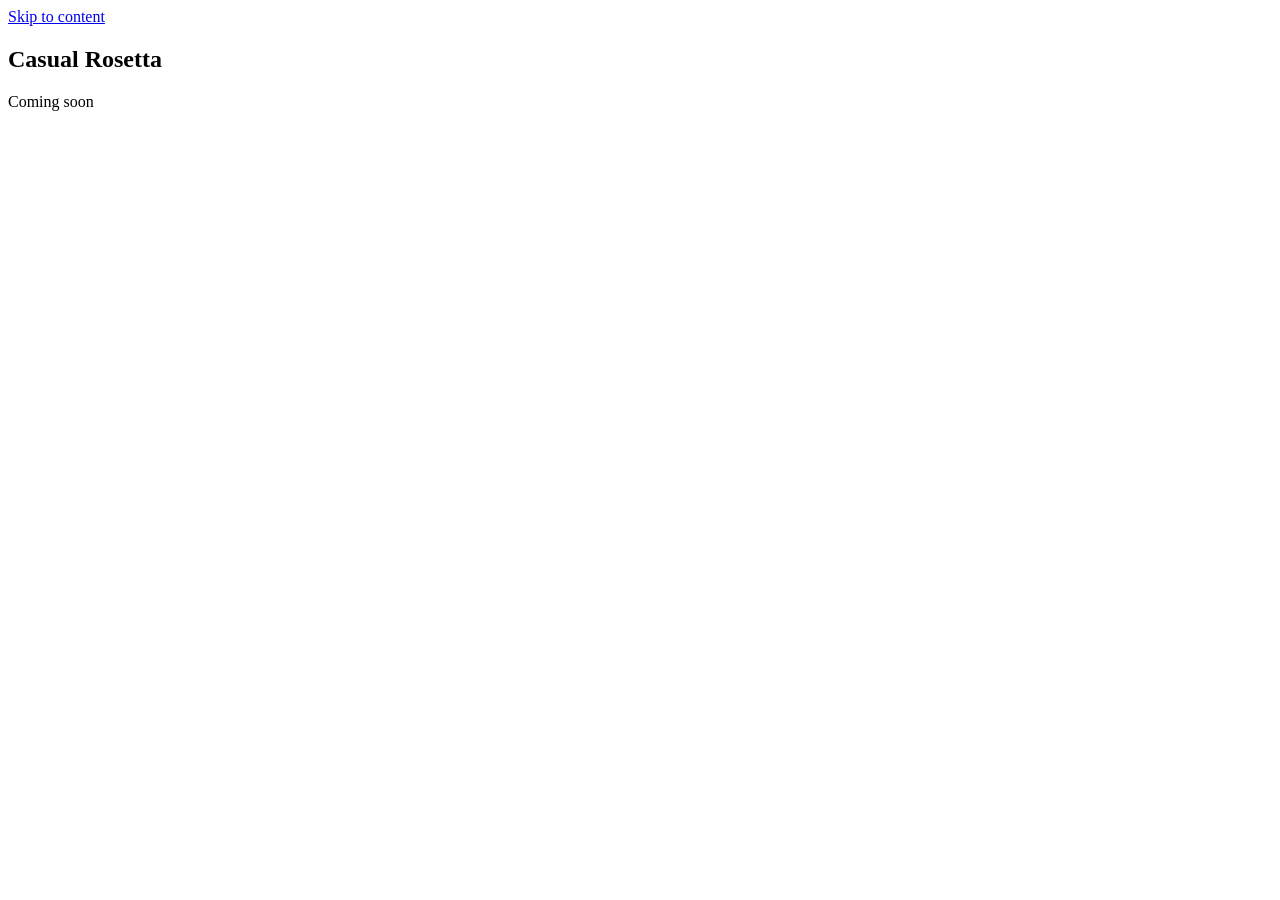
==== casual-rosetta.html @ 03335b0a "Add site pages" ====
<!DOCTYPE html>
<html lang="en">
<head>
<meta charset="utf-8">
<meta name="viewport" content="width=device-width, initial-scale=1">
<title>Casual Rosetta</title>

<link rel="stylesheet" href="assets/css/fonts.css">
<link rel="stylesheet" href="assets/css/style.css">
</head>

<body data-page="casual-rosetta">

<a class="skip" href="#main">Skip to content</a>

<nav class="nav" data-nav aria-label="Primary"></nav>

<!-- Intentionally empty: background artwork and a title, nothing else.
     Add content inside .hero__inner, or replace <section> wholesale. -->
<main id="main">
  <section class="hero" data-hero-art="casual-rosetta">
    <div class="hero__inner">
      <h1>Casual Rosetta</h1>
      <p>Coming soon</p>
    </div>
  </section>
</main>

<script src="assets/js/site.js"></script>
</body>
</html>
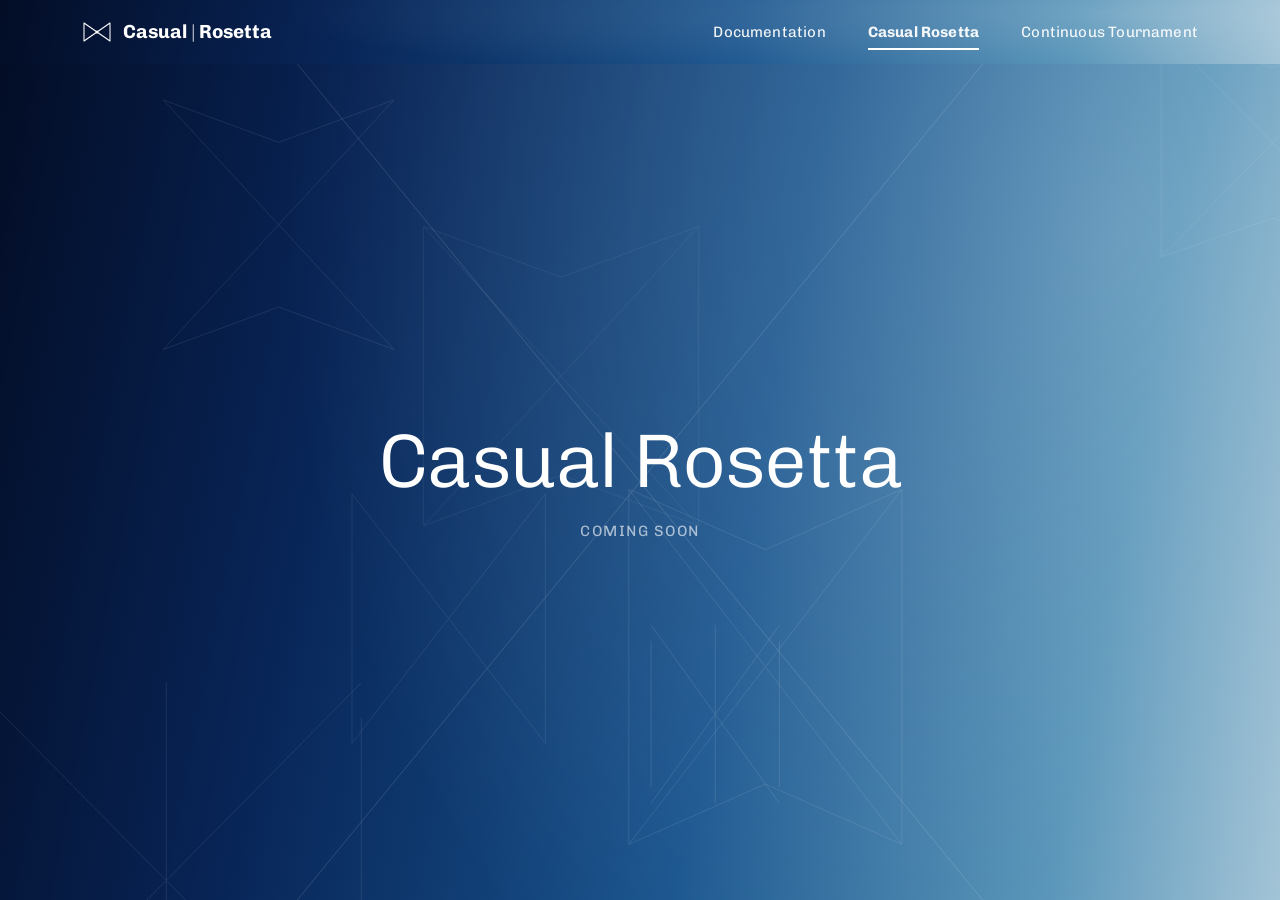
==== commit bacde886: "Add files via upload" ====
--- a/casual-rosetta.html
+++ b/casual-rosetta.html
@@ -3,7 +3,7 @@
 <head>
 <meta charset="utf-8">
 <meta name="viewport" content="width=device-width, initial-scale=1">
-<title>Casual Rosetta</title>
+<title>Casual Rosetta — Decentralized Relative Modeling</title>
 
 <link rel="stylesheet" href="assets/css/fonts.css">
 <link rel="stylesheet" href="assets/css/style.css">
--- a/assets/css/fonts.css
+++ b/assets/css/fonts.css
@@ -0,0 +1,32 @@
+/* =========================================================================
+   fonts.css — Chivo (SIL Open Font License 1.1), embedded as data: URLs.
+   -------------------------------------------------------------------------
+   Inlined rather than linked because Chrome blocks web-font requests over
+   file:// URLs. Embedding keeps the typeface working when you double-click
+   index.html, when you host it, and with no network connection at all.
+   Nothing here needs editing.
+   ========================================================================= */
+
+@font-face {
+  font-family: "Chivo";
+  font-style: normal;
+  font-weight: 300;
+  font-display: swap;
+  src: url([data-uri]) format("woff2");
+}
+
+@font-face {
+  font-family: "Chivo";
+  font-style: normal;
+  font-weight: 400;
+  font-display: swap;
+  src: url([data-uri]) format("woff2");
+}
+
+@font-face {
+  font-family: "Chivo";
+  font-style: normal;
+  font-weight: 700;
+  font-display: swap;
+  src: url([data-uri]) format("woff2");
+}
--- a/assets/css/style.css
+++ b/assets/css/style.css
@@ -0,0 +1,530 @@
+/* =========================================================================
+   Site styles
+   -------------------------------------------------------------------------
+   Design tokens live in :root. Change a colour once here and it updates
+   everywhere. Nothing below needs a build step.
+   ========================================================================= */
+
+:root {
+  /* --- Brand gradient (the nav bar and hero backgrounds) ---------------- */
+  --grad-0:  #030d26;   /* far left, deepest navy   */
+  --grad-1:  #082456;   /* navy                     */
+  --grad-2:  #17538d;   /* mid blue                 */
+  --grad-3:  #4f8fb5;   /* steel blue               */
+  --grad-4:  #9dc0d4;   /* pale blue, far right     */
+
+  --nav-gradient:
+    radial-gradient(120% 220% at 88% 20%, rgba(255,255,255,.20) 0%, rgba(255,255,255,0) 55%),
+    linear-gradient(101deg,
+      var(--grad-0)   0%,
+      var(--grad-1)  26%,
+      var(--grad-2)  58%,
+      var(--grad-3)  84%,
+      var(--grad-4) 100%);
+
+  /* --- Ink ------------------------------------------------------------- */
+  --ink:         #14181c;   /* headings, venue line         */
+  --ink-muted:   #82888f;   /* date / author line           */
+  --link:        #3a79b3;   /* card titles                  */
+  --link-hover:  #1d4f80;
+  --rule:        #d9dde1;   /* the long hairline after H1   */
+  --tag-bg:      #eef1f3;
+  --tag-ink:     #565d64;
+  --tag-bg-on:   #17538d;   /* selected filter chip         */
+
+  --page-bg:     #ffffff;
+  --shell:       1180px;    /* content max-width            */
+  --nav-h:       64px;
+
+  --font-display: "Chivo", "Helvetica Neue", Helvetica, Arial, sans-serif;
+  --font-body:    "Chivo", -apple-system, BlinkMacSystemFont, "Segoe UI",
+                  Roboto, Helvetica, Arial, sans-serif;
+}
+
+/* --- reset ------------------------------------------------------------- */
+*, *::before, *::after { box-sizing: border-box; }
+
+html { -webkit-text-size-adjust: 100%; }
+
+body {
+  margin: 0;
+  background: var(--page-bg);
+  color: var(--ink);
+  font-family: var(--font-body);
+  font-size: 16px;
+  line-height: 1.5;
+  -webkit-font-smoothing: antialiased;
+  -moz-osx-font-smoothing: grayscale;
+}
+
+img, svg { display: block; max-width: 100%; }
+a { color: inherit; text-decoration: none; }
+
+.shell {
+  width: 100%;
+  max-width: var(--shell);
+  margin: 0 auto;
+  padding: 0 32px;
+}
+
+/* skip link, keyboard users only */
+.skip {
+  position: absolute; left: -9999px; top: 0;
+  background: #fff; color: var(--ink);
+  padding: 10px 16px; z-index: 200; border-radius: 0 0 4px 0;
+}
+.skip:focus { left: 0; }
+
+/* =========================================================================
+   NAV
+   ========================================================================= */
+
+.nav {
+  position: sticky;
+  top: 0;
+  z-index: 100;
+  height: var(--nav-h);
+  background: var(--nav-gradient);
+  color: #fff;
+}
+
+.nav__inner {
+  height: 100%;
+  max-width: var(--shell);
+  margin: 0 auto;
+  padding: 0 32px;
+  display: flex;
+  align-items: center;
+  justify-content: space-between;
+  gap: 24px;
+}
+
+/* --- wordmark ---------------------------------------------------------- */
+.brand {
+  display: inline-flex;
+  align-items: center;
+  gap: 11px;
+  flex: 0 0 auto;
+  color: #fff;
+}
+.brand__mark { width: 30px; height: 22px; flex: 0 0 auto; }
+.brand__text {
+  font-family: var(--font-display);
+  font-size: 19px;
+  font-weight: 700;
+  letter-spacing: .005em;
+  white-space: nowrap;
+}
+.brand__text .sep {
+  font-weight: 300;
+  opacity: .65;
+  margin: 0 3px;
+}
+
+/* --- links ------------------------------------------------------------- */
+.nav__links {
+  display: flex;
+  align-items: center;
+  gap: 42px;
+  list-style: none;
+  margin: 0;
+  padding: 0;
+}
+.nav__link {
+  position: relative;
+  display: block;
+  padding: 21px 0;
+  font-size: 15px;
+  font-weight: 400;
+  letter-spacing: .012em;
+  color: rgba(255,255,255,.94);
+  white-space: nowrap;
+  transition: color .16s ease;
+}
+.nav__link:hover,
+.nav__link:focus-visible { color: #fff; }
+
+.nav__link::after {
+  content: "";
+  position: absolute;
+  left: 0; right: 0; bottom: 14px;
+  height: 2px;
+  background: #fff;
+  transform: scaleX(0);
+  transform-origin: left;
+  transition: transform .22s cubic-bezier(.4,0,.2,1);
+}
+.nav__link:hover::after,
+.nav__link:focus-visible::after { transform: scaleX(1); }
+.nav__link[aria-current="page"] { font-weight: 700; }
+.nav__link[aria-current="page"]::after { transform: scaleX(1); }
+
+/* --- hamburger (small screens) ----------------------------------------- */
+.nav__toggle {
+  display: none;
+  width: 40px; height: 40px;
+  border: 0; padding: 9px;
+  background: transparent; color: #fff;
+  cursor: pointer;
+}
+.nav__toggle span {
+  display: block; height: 2px; margin: 4px 0;
+  background: #fff; border-radius: 2px;
+  transition: transform .2s ease, opacity .2s ease;
+}
+.nav[data-open="true"] .nav__toggle span:nth-child(1) { transform: translateY(6px) rotate(45deg); }
+.nav[data-open="true"] .nav__toggle span:nth-child(2) { opacity: 0; }
+.nav[data-open="true"] .nav__toggle span:nth-child(3) { transform: translateY(-6px) rotate(-45deg); }
+
+@media (max-width: 860px) {
+  .nav__inner { padding: 0 20px; }
+  .nav__toggle { display: block; }
+  .nav__links {
+    position: absolute;
+    top: var(--nav-h); left: 0; right: 0;
+    flex-direction: column;
+    align-items: flex-start;
+    gap: 0;
+    padding: 6px 20px 18px;
+    background: var(--grad-1);
+    display: none;
+  }
+  .nav[data-open="true"] .nav__links { display: flex; }
+  .nav__link { padding: 13px 0; width: 100%; font-size: 16px; }
+  .nav__link::after { bottom: 8px; }
+}
+
+/* =========================================================================
+   PAGE HEADING  —  big light title with the long hairline running right
+   ========================================================================= */
+
+.page { padding: 64px 0 96px; }
+
+.page-head {
+  display: flex;
+  align-items: center;
+  gap: 34px;
+  margin: 0 0 46px;
+}
+.page-head h1 {
+  font-family: var(--font-display);
+  font-size: clamp(34px, 5.2vw, 52px);
+  font-weight: 300;
+  letter-spacing: -.012em;
+  line-height: 1.06;
+  margin: 0;
+  white-space: nowrap;
+}
+.page-head::after {
+  content: "";
+  flex: 1 1 auto;
+  height: 1px;
+  background: var(--rule);
+}
+@media (max-width: 620px) {
+  .page { padding: 40px 0 64px; }
+  .page-head { gap: 18px; margin-bottom: 26px; }
+  .page-head h1 { white-space: normal; }
+  .page-head::after { display: none; }   /* the trailing rule reads as a stub when short */
+}
+
+/* --- tag filter row ---------------------------------------------------- */
+.filters {
+  display: flex;
+  flex-wrap: wrap;
+  gap: 8px;
+  align-items: center;
+  margin: -26px 0 40px;
+}
+.filters__label {
+  font-size: 12px;
+  letter-spacing: .09em;
+  text-transform: uppercase;
+  color: var(--ink-muted);
+  margin-right: 6px;
+}
+.chip {
+  border: 0;
+  font: inherit;
+  font-size: 13px;
+  line-height: 1;
+  padding: 7px 13px;
+  border-radius: 999px;
+  background: var(--tag-bg);
+  color: var(--tag-ink);
+  cursor: pointer;
+  transition: background .15s ease, color .15s ease;
+}
+.chip:hover { background: #e2e6ea; }
+.chip[aria-pressed="true"] { background: var(--tag-bg-on); color: #fff; }
+
+@media (max-width: 620px) { .filters { margin: 0 0 30px; } }
+
+/* =========================================================================
+   CARD GRID
+   ========================================================================= */
+
+/* Three across, stacked cards (thumbnail above the text). Add more documents
+   and they wrap onto further rows of three. */
+.grid {
+  display: grid;
+  grid-template-columns: repeat(3, minmax(0, 1fr));
+  column-gap: 40px;
+  row-gap: 52px;
+}
+@media (max-width: 1040px) {
+  .grid { grid-template-columns: repeat(2, minmax(0, 1fr)); column-gap: 32px; row-gap: 44px; }
+}
+@media (max-width: 680px) {
+  .grid { grid-template-columns: 1fr; row-gap: 36px; }
+}
+
+.card {
+  display: block;
+  text-align: left;
+  background: none;
+  border: 0;
+  padding: 0;
+  font: inherit;
+  color: inherit;
+  cursor: pointer;
+  width: 100%;
+}
+.card:focus-visible { outline: 2px solid var(--link); outline-offset: 6px; }
+
+.card__thumb {
+  display: block;
+  width: 100%;
+  aspect-ratio: 16 / 9.2;
+  border-radius: 2px;
+  overflow: hidden;
+  background: var(--grad-1);
+  margin-bottom: 18px;
+}
+.card__thumb svg { width: 100%; height: 100%; }
+
+.card__body { display: block; min-width: 0; }
+
+.card__title {
+  display: block;
+  font-family: var(--font-display);
+  font-size: 20px;
+  font-weight: 400;
+  line-height: 1.32;
+  letter-spacing: -.004em;
+  color: var(--link);
+  margin: -4px 0 9px;
+  transition: color .15s ease;
+}
+.card:hover .card__title { color: var(--link-hover); text-decoration: underline; text-underline-offset: 3px; }
+
+.card__meta {
+  display: block;
+  font-size: 14px;
+  line-height: 1.45;
+  color: var(--ink-muted);
+  margin: 0 0 9px;
+}
+.card__venue {
+  display: block;
+  font-size: 13.5px;
+  font-weight: 700;
+  color: var(--ink);
+  margin: 0 0 11px;
+}
+.card__tags {
+  display: flex;
+  flex-wrap: wrap;
+  gap: 7px;
+  list-style: none;
+  margin: 0;
+  padding: 0;
+}
+.card__tags li {
+  font-size: 12.5px;
+  line-height: 1;
+  padding: 6px 11px;
+  border-radius: 999px;
+  background: var(--tag-bg);
+  color: var(--tag-ink);
+}
+
+/* --- reserved slot ------------------------------------------------------
+   A placeholder card holds a space in the row for a document that isn't
+   here yet. Not a button, not clickable, no hover. */
+.card--slot { cursor: default; }
+.card--slot .card__thumb {
+  background: none;
+  border: 1px dashed var(--rule);
+  display: flex;
+  align-items: center;
+  justify-content: center;
+}
+.card--slot .card__thumb svg {
+  width: 34px;
+  height: 34px;
+  opacity: .3;
+}
+.card--slot .card__title { color: var(--ink-muted); }
+.card--slot .card__meta  { color: #b3b8bd; }
+
+.empty {
+  border: 1px dashed var(--rule);
+  border-radius: 3px;
+  padding: 44px 32px;
+  text-align: center;
+  color: var(--ink-muted);
+  font-size: 15px;
+}
+.empty code {
+  font-family: ui-monospace, SFMono-Regular, Menlo, Consolas, monospace;
+  font-size: 13px;
+  background: var(--tag-bg);
+  padding: 2px 6px;
+  border-radius: 3px;
+  color: var(--ink);
+}
+
+/* =========================================================================
+   INLINE PDF VIEWER
+   ========================================================================= */
+
+.viewer[hidden] { display: none; }
+.viewer {
+  position: fixed;
+  inset: var(--nav-h) 0 0 0;   /* sits below the nav, which stays visible */
+  z-index: 90;
+  background: #fff;
+  display: flex;
+  flex-direction: column;
+  animation: viewer-in .18s ease-out;
+}
+@keyframes viewer-in { from { opacity: 0; transform: translateY(6px); } to { opacity: 1; transform: none; } }
+
+.viewer__bar {
+  flex: 0 0 auto;
+  display: flex;
+  align-items: center;
+  gap: 18px;
+  padding: 13px 32px;
+  border-bottom: 1px solid var(--rule);
+  background: #fbfcfd;
+}
+.viewer__title {
+  font-family: var(--font-display);
+  font-size: 16px;
+  font-weight: 400;
+  margin: 0;
+  flex: 1 1 auto;
+  min-width: 0;
+  overflow: hidden;
+  text-overflow: ellipsis;
+  white-space: nowrap;
+}
+.viewer__actions { display: flex; gap: 8px; flex: 0 0 auto; }
+
+.btn {
+  font: inherit;
+  font-size: 13.5px;
+  line-height: 1;
+  padding: 9px 14px;
+  border-radius: 3px;
+  border: 1px solid var(--rule);
+  background: #fff;
+  color: var(--ink);
+  cursor: pointer;
+  transition: background .15s ease, border-color .15s ease;
+  white-space: nowrap;
+}
+.btn:hover { background: var(--tag-bg); border-color: #c6ccd2; }
+.btn--primary { background: var(--grad-2); border-color: var(--grad-2); color: #fff; }
+.btn--primary:hover { background: var(--grad-1); border-color: var(--grad-1); }
+
+.viewer__frame { flex: 1 1 auto; position: relative; background: var(--nav-gradient); }
+.viewer__frame iframe,
+.viewer__frame object { width: 100%; height: 100%; border: 0; display: block; }
+
+.viewer__fallback {
+  position: absolute;
+  inset: 0;
+  display: flex;
+  flex-direction: column;
+  align-items: center;
+  justify-content: center;
+  gap: 18px;
+  color: #fff;
+  text-align: center;
+  padding: 32px;
+  font-size: 15.5px;
+}
+.viewer__fallback p { margin: 0; max-width: 34ch; line-height: 1.5; }
+
+@media (max-width: 620px) {
+  .viewer__bar { padding: 11px 16px; gap: 10px; flex-wrap: wrap; }
+  .viewer__title { flex-basis: 100%; }
+}
+
+body.viewer-open { overflow: hidden; }
+
+/* =========================================================================
+   PLACEHOLDER PAGES  —  background graphic only
+   ========================================================================= */
+
+.hero {
+  position: relative;
+  min-height: calc(100vh - var(--nav-h));
+  display: flex;
+  align-items: center;
+  justify-content: center;
+  overflow: hidden;
+  background: var(--nav-gradient);
+  color: #fff;
+}
+.hero__art {
+  position: absolute;
+  inset: 0;
+  width: 100%;
+  height: 100%;
+  opacity: .5;
+  pointer-events: none;
+}
+.hero__inner {
+  position: relative;
+  z-index: 1;
+  text-align: center;
+  padding: 40px 32px;
+}
+.hero h1 {
+  font-family: var(--font-display);
+  font-size: clamp(38px, 7vw, 76px);
+  font-weight: 300;
+  letter-spacing: -.02em;
+  line-height: 1.05;
+  margin: 0;
+}
+.hero p {
+  margin: 18px 0 0;
+  font-size: 15px;
+  letter-spacing: .1em;
+  text-transform: uppercase;
+  color: rgba(255,255,255,.62);
+}
+
+/* =========================================================================
+   FOOTER
+   ========================================================================= */
+
+.foot {
+  border-top: 1px solid var(--rule);
+  padding: 26px 0;
+  font-size: 13px;
+  color: var(--ink-muted);
+}
+.foot .shell { display: flex; justify-content: space-between; gap: 16px; flex-wrap: wrap; }
+
+@media (prefers-reduced-motion: reduce) {
+  *, *::before, *::after {
+    animation-duration: .001ms !important;
+    transition-duration: .001ms !important;
+  }
+}
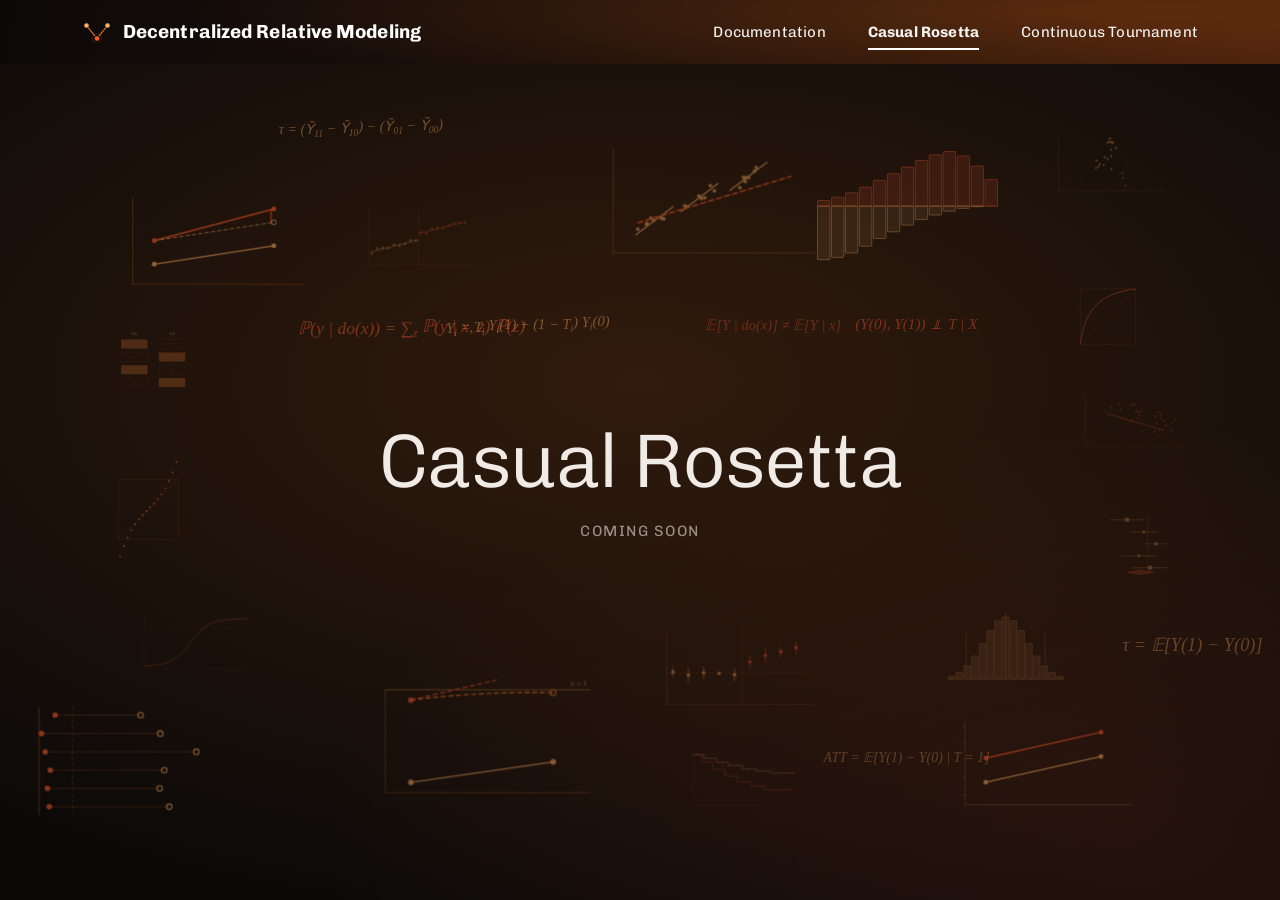
==== commit 3a14ada7: "Add files via upload" ====
--- a/casual-rosetta.html
+++ b/casual-rosetta.html
@@ -18,7 +18,7 @@
 <!-- Intentionally empty: background artwork and a title, nothing else.
      Add content inside .hero__inner, or replace <section> wholesale. -->
 <main id="main">
-  <section class="hero" data-hero-art="casual-rosetta">
+  <section class="hero" data-field="casual-rosetta" data-field-opacity="0.44" data-field-density="1" data-field-equations="7" data-field-keepout="title">
     <div class="hero__inner">
       <h1>Casual Rosetta</h1>
       <p>Coming soon</p>
@@ -26,6 +26,7 @@
   </section>
 </main>
 
+<script src="assets/js/art.js"></script>
 <script src="assets/js/site.js"></script>
 </body>
 </html>
--- a/assets/css/style.css
+++ b/assets/css/style.css
@@ -6,34 +6,36 @@
    ========================================================================= */
 
 :root {
-  /* --- Brand gradient (the nav bar and hero backgrounds) ---------------- */
-  --grad-0:  #030d26;   /* far left, deepest navy   */
-  --grad-1:  #082456;   /* navy                     */
-  --grad-2:  #17538d;   /* mid blue                 */
-  --grad-3:  #4f8fb5;   /* steel blue               */
-  --grad-4:  #9dc0d4;   /* pale blue, far right     */
+  /* --- Ember: dark warm base, amber/orange/red artwork ----------------- */
+  --grad-0:  #0d0908;   /* deepest, top-left        */
+  --grad-1:  #1a0f0a;
+  --grad-2:  #2b1509;
+  --grad-3:  #411d0b;   /* warmest, bottom-right    */
+
+  --amber:   #ffb066;   /* sources, intermediates   */
+  --orange:  #f0813a;   /* edges, structure, rules  */
+  --hot:     #ff5b2e;   /* the thing being caused   */
 
   --nav-gradient:
-    radial-gradient(120% 220% at 88% 20%, rgba(255,255,255,.20) 0%, rgba(255,255,255,0) 55%),
-    linear-gradient(101deg,
-      var(--grad-0)   0%,
-      var(--grad-1)  26%,
-      var(--grad-2)  58%,
-      var(--grad-3)  84%,
-      var(--grad-4) 100%);
-
-  /* --- Ink ------------------------------------------------------------- */
-  --ink:         #14181c;   /* headings, venue line         */
-  --ink-muted:   #82888f;   /* date / author line           */
-  --link:        #3a79b3;   /* card titles                  */
-  --link-hover:  #1d4f80;
-  --rule:        #d9dde1;   /* the long hairline after H1   */
-  --tag-bg:      #eef1f3;
-  --tag-ink:     #565d64;
-  --tag-bg-on:   #17538d;   /* selected filter chip         */
-
-  --page-bg:     #ffffff;
-  --shell:       1180px;    /* content max-width            */
+    radial-gradient(120% 240% at 84% 18%, rgba(232,110,30,.22) 0%, rgba(232,110,30,0) 58%),
+    linear-gradient(100deg, var(--grad-0) 0%, var(--grad-1) 42%,
+                            var(--grad-2) 76%, var(--grad-3) 100%);
+
+  /* --- ink ------------------------------------------------------------- */
+  --ink:         #f0ebe6;
+  --ink-muted:   #9b8f86;
+  --ink-dim:     #6d635b;
+  --link:        var(--amber);
+  --link-hover:  #ffc48c;
+  --rule:        #2a2422;
+  --tag-bg:      #241c19;
+  --tag-ink:     #b5a79e;
+  --tag-bg-on:   var(--orange);
+  --tag-ink-on:  #1a0d06;
+
+  --page-bg:     #0c0a09;
+  --panel:       #151211;
+  --shell:       1180px;
   --nav-h:       64px;
 
   --font-display: "Chivo", "Helvetica Neue", Helvetica, Arial, sans-serif;
@@ -70,10 +72,29 @@
 /* skip link, keyboard users only */
 .skip {
   position: absolute; left: -9999px; top: 0;
-  background: #fff; color: var(--ink);
+  background: var(--amber); color: #1a0d06;
   padding: 10px 16px; z-index: 200; border-radius: 0 0 4px 0;
 }
 .skip:focus { left: 0; }
+
+/* =========================================================================
+   PAGE BACKGROUND  —  the figure field, fixed behind all content
+   ========================================================================= */
+
+.page-field {
+  position: fixed;
+  inset: 0;
+  z-index: 0;
+  overflow: hidden;
+  pointer-events: none;
+  background:
+    radial-gradient(110% 80% at 50% 30%, rgba(232,110,30,.10) 0%, rgba(232,110,30,0) 70%),
+    radial-gradient(80% 60% at 90% 95%, rgba(255,91,46,.07) 0%, rgba(255,91,46,0) 72%);
+}
+.page-field .field { width: 100%; height: 100%; }
+
+/* everything else sits above it */
+body > nav, body > main, body > footer, body > .viewer { position: relative; z-index: 1; }
 
 /* =========================================================================
    NAV
@@ -255,8 +276,8 @@
   cursor: pointer;
   transition: background .15s ease, color .15s ease;
 }
-.chip:hover { background: #e2e6ea; }
-.chip[aria-pressed="true"] { background: var(--tag-bg-on); color: #fff; }
+.chip:hover { background: #302623; }
+.chip[aria-pressed="true"] { background: var(--tag-bg-on); color: var(--tag-ink-on); }
 
 @media (max-width: 620px) { .filters { margin: 0 0 30px; } }
 
@@ -360,13 +381,12 @@
   align-items: center;
   justify-content: center;
 }
-.card--slot .card__thumb svg {
-  width: 34px;
-  height: 34px;
-  opacity: .3;
-}
-.card--slot .card__title { color: var(--ink-muted); }
-.card--slot .card__meta  { color: #b3b8bd; }
+.card--slot .card__thumb svg { width: 34px; height: 34px; opacity: .3; }
+/* a reserved slot may instead show its structure, ghosted */
+.card--slot .card__ghost { display: block; width: 100%; height: 100%; opacity: .40; }
+.card--slot .card__ghost svg { width: 100%; height: 100%; }
+.card--slot .card__title { color: var(--ink-dim); }
+.card--slot .card__meta  { color: #574c45; }
 
 .empty {
   border: 1px dashed var(--rule);
@@ -382,7 +402,7 @@
   background: var(--tag-bg);
   padding: 2px 6px;
   border-radius: 3px;
-  color: var(--ink);
+  color: var(--amber);
 }
 
 /* =========================================================================
@@ -408,7 +428,7 @@
   gap: 18px;
   padding: 13px 32px;
   border-bottom: 1px solid var(--rule);
-  background: #fbfcfd;
+  background: var(--panel);
 }
 .viewer__title {
   font-family: var(--font-display);
@@ -430,15 +450,15 @@
   padding: 9px 14px;
   border-radius: 3px;
   border: 1px solid var(--rule);
-  background: #fff;
+  background: var(--panel);
   color: var(--ink);
   cursor: pointer;
   transition: background .15s ease, border-color .15s ease;
   white-space: nowrap;
 }
-.btn:hover { background: var(--tag-bg); border-color: #c6ccd2; }
-.btn--primary { background: var(--grad-2); border-color: var(--grad-2); color: #fff; }
-.btn--primary:hover { background: var(--grad-1); border-color: var(--grad-1); }
+.btn:hover { background: var(--tag-bg); border-color: #3d3330; }
+.btn--primary { background: var(--orange); border-color: var(--orange); color: #1a0d06; }
+.btn--primary:hover { background: var(--amber); border-color: var(--amber); }
 
 .viewer__frame { flex: 1 1 auto; position: relative; background: var(--nav-gradient); }
 .viewer__frame iframe,
@@ -477,15 +497,19 @@
   align-items: center;
   justify-content: center;
   overflow: hidden;
-  background: var(--nav-gradient);
-  color: #fff;
-}
-.hero__art {
+  color: var(--ink);
+  /* deliberately much darker than the nav strip: a full page of the nav
+     gradient washes out the line art drawn on top of it */
+  background:
+    radial-gradient(120% 95% at 50% 38%, rgba(232,110,30,.17) 0%, rgba(232,110,30,0) 68%),
+    radial-gradient(90% 70% at 88% 92%, rgba(255,91,46,.10) 0%, rgba(255,91,46,0) 70%),
+    var(--page-bg);
+}
+.hero .field {
   position: absolute;
   inset: 0;
   width: 100%;
   height: 100%;
-  opacity: .5;
   pointer-events: none;
 }
 .hero__inner {
@@ -507,7 +531,7 @@
   font-size: 15px;
   letter-spacing: .1em;
   text-transform: uppercase;
-  color: rgba(255,255,255,.62);
+  color: var(--ink-muted);
 }
 
 /* =========================================================================
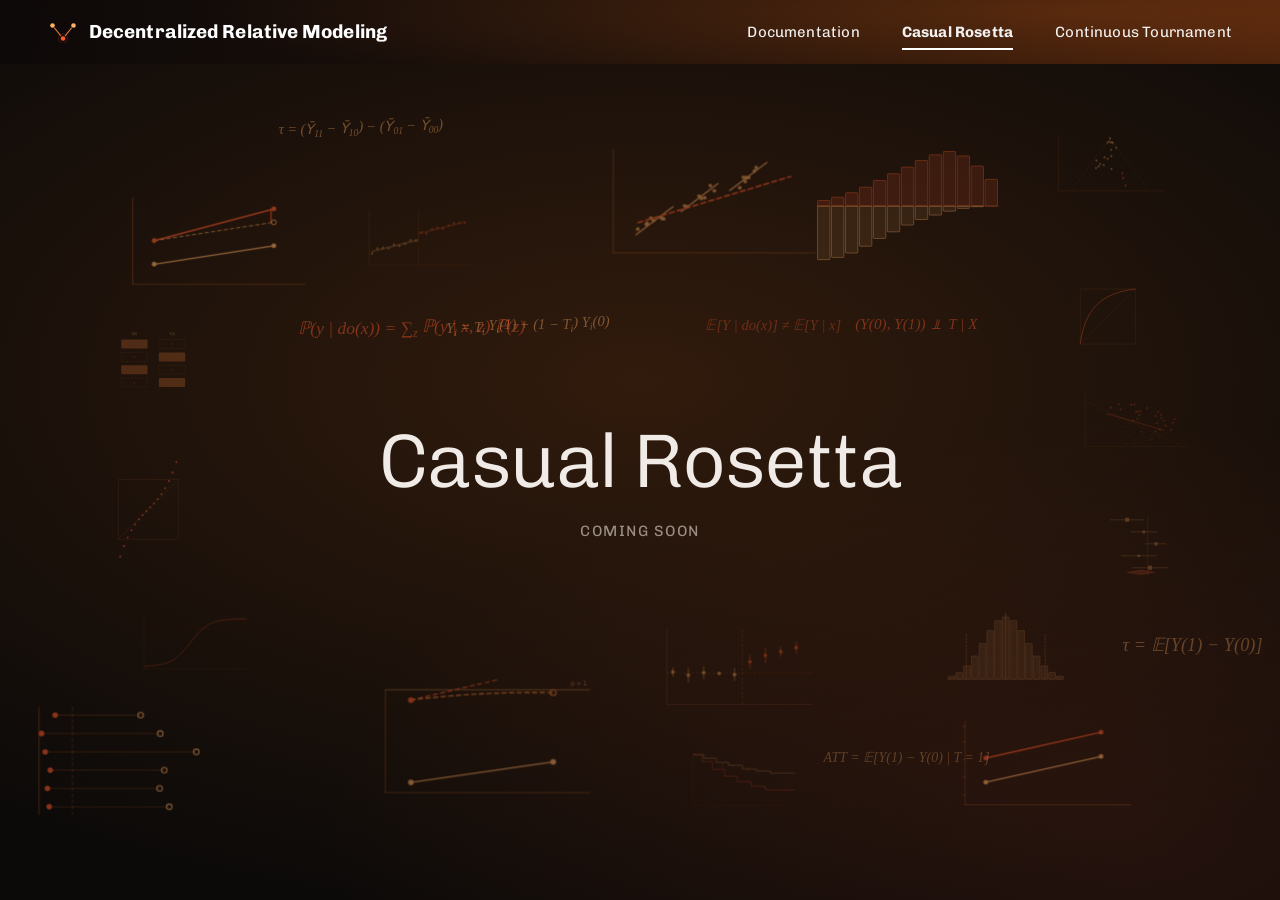
==== commit bd9dc72f: "another commit message" ====
--- a/casual-rosetta.html
+++ b/casual-rosetta.html
@@ -5,8 +5,8 @@
 <meta name="viewport" content="width=device-width, initial-scale=1">
 <title>Casual Rosetta — Decentralized Relative Modeling</title>
 
-<link rel="stylesheet" href="assets/css/fonts.css">
-<link rel="stylesheet" href="assets/css/style.css">
+<link rel="stylesheet" href="assets/css/fonts.css?v=b2492476">
+<link rel="stylesheet" href="assets/css/style.css?v=0a27bd83">
 </head>
 
 <body data-page="casual-rosetta">
@@ -26,7 +26,7 @@
   </section>
 </main>
 
-<script src="assets/js/art.js"></script>
-<script src="assets/js/site.js"></script>
+<script src="assets/js/art.js?v=5ee4521c"></script>
+<script src="assets/js/site.js?v=20d96628"></script>
 </body>
 </html>
--- a/assets/css/style.css
+++ b/assets/css/style.css
@@ -35,7 +35,7 @@
 
   --page-bg:     #0c0a09;
   --panel:       #151211;
-  --shell:       1180px;
+  --shell:       1920px;
   --nav-h:       64px;
 
   --font-display: "Chivo", "Helvetica Neue", Helvetica, Arial, sans-serif;
@@ -66,7 +66,7 @@
   width: 100%;
   max-width: var(--shell);
   margin: 0 auto;
-  padding: 0 32px;
+  padding: 0 48px;
 }
 
 /* skip link, keyboard users only */
@@ -113,7 +113,7 @@
   height: 100%;
   max-width: var(--shell);
   margin: 0 auto;
-  padding: 0 32px;
+  padding: 0 48px;
   display: flex;
   align-items: center;
   justify-content: space-between;
@@ -290,7 +290,7 @@
 .grid {
   display: grid;
   grid-template-columns: repeat(3, minmax(0, 1fr));
-  column-gap: 40px;
+  column-gap: 48px;
   row-gap: 52px;
 }
 @media (max-width: 1040px) {
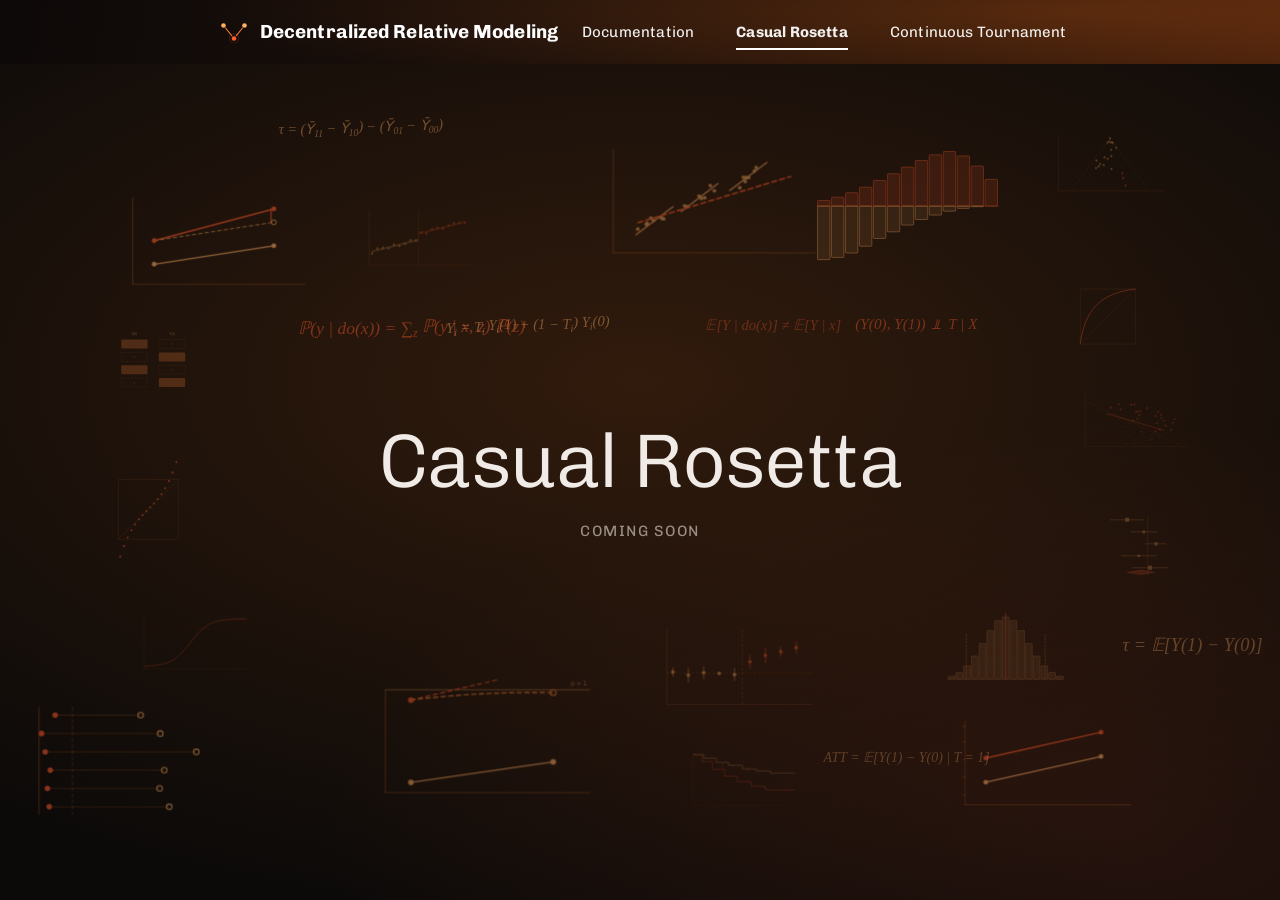
==== commit 338af4a7: "Card sizing, cache stamps, Claude notes" ====
--- a/casual-rosetta.html
+++ b/casual-rosetta.html
@@ -1,32 +1,32 @@
-<!DOCTYPE html>
-<html lang="en">
-<head>
-<meta charset="utf-8">
-<meta name="viewport" content="width=device-width, initial-scale=1">
-<title>Casual Rosetta — Decentralized Relative Modeling</title>
-
-<link rel="stylesheet" href="assets/css/fonts.css?v=b2492476">
-<link rel="stylesheet" href="assets/css/style.css?v=0a27bd83">
-</head>
-
-<body data-page="casual-rosetta">
-
-<a class="skip" href="#main">Skip to content</a>
-
-<nav class="nav" data-nav aria-label="Primary"></nav>
-
-<!-- Intentionally empty: background artwork and a title, nothing else.
-     Add content inside .hero__inner, or replace <section> wholesale. -->
-<main id="main">
-  <section class="hero" data-field="casual-rosetta" data-field-opacity="0.44" data-field-density="1" data-field-equations="7" data-field-keepout="title">
-    <div class="hero__inner">
-      <h1>Casual Rosetta</h1>
-      <p>Coming soon</p>
-    </div>
-  </section>
-</main>
-
-<script src="assets/js/art.js?v=5ee4521c"></script>
-<script src="assets/js/site.js?v=20d96628"></script>
-</body>
-</html>
+<!DOCTYPE html>
+<html lang="en">
+<head>
+<meta charset="utf-8">
+<meta name="viewport" content="width=device-width, initial-scale=1">
+<title>Casual Rosetta — Decentralized Relative Modeling</title>
+
+<link rel="stylesheet" href="assets/css/fonts.css?v=b2492476">
+<link rel="stylesheet" href="assets/css/style.css?v=89032c10">
+</head>
+
+<body data-page="casual-rosetta">
+
+<a class="skip" href="#main">Skip to content</a>
+
+<nav class="nav" data-nav aria-label="Primary"></nav>
+
+<!-- Intentionally empty: background artwork and a title, nothing else.
+     Add content inside .hero__inner, or replace <section> wholesale. -->
+<main id="main">
+  <section class="hero" data-field="casual-rosetta" data-field-opacity="0.44" data-field-density="1" data-field-equations="7" data-field-keepout="title">
+    <div class="hero__inner">
+      <h1>Casual Rosetta</h1>
+      <p>Coming soon</p>
+    </div>
+  </section>
+</main>
+
+<script src="assets/js/art.js?v=5ee4521c"></script>
+<script src="assets/js/site.js?v=20d96628"></script>
+</body>
+</html>
--- a/assets/css/fonts.css
+++ b/assets/css/fonts.css
@@ -1,32 +1,32 @@
-/* =========================================================================
-   fonts.css — Chivo (SIL Open Font License 1.1), embedded as data: URLs.
-   -------------------------------------------------------------------------
-   Inlined rather than linked because Chrome blocks web-font requests over
-   file:// URLs. Embedding keeps the typeface working when you double-click
-   index.html, when you host it, and with no network connection at all.
-   Nothing here needs editing.
-   ========================================================================= */
-
-@font-face {
-  font-family: "Chivo";
-  font-style: normal;
-  font-weight: 300;
-  font-display: swap;
-  src: url([data-uri]) format("woff2");
-}
-
-@font-face {
-  font-family: "Chivo";
-  font-style: normal;
-  font-weight: 400;
-  font-display: swap;
-  src: url([data-uri]) format("woff2");
-}
-
-@font-face {
-  font-family: "Chivo";
-  font-style: normal;
-  font-weight: 700;
-  font-display: swap;
-  src: url([data-uri]) format("woff2");
-}
+/* =========================================================================
+   fonts.css — Chivo (SIL Open Font License 1.1), embedded as data: URLs.
+   -------------------------------------------------------------------------
+   Inlined rather than linked because Chrome blocks web-font requests over
+   file:// URLs. Embedding keeps the typeface working when you double-click
+   index.html, when you host it, and with no network connection at all.
+   Nothing here needs editing.
+   ========================================================================= */
+
+@font-face {
+  font-family: "Chivo";
+  font-style: normal;
+  font-weight: 300;
+  font-display: swap;
+  src: url([data-uri]) format("woff2");
+}
+
+@font-face {
+  font-family: "Chivo";
+  font-style: normal;
+  font-weight: 400;
+  font-display: swap;
+  src: url([data-uri]) format("woff2");
+}
+
+@font-face {
+  font-family: "Chivo";
+  font-style: normal;
+  font-weight: 700;
+  font-display: swap;
+  src: url([data-uri]) format("woff2");
+}
--- a/assets/css/style.css
+++ b/assets/css/style.css
@@ -1,554 +1,554 @@
-/* =========================================================================
-   Site styles
-   -------------------------------------------------------------------------
-   Design tokens live in :root. Change a colour once here and it updates
-   everywhere. Nothing below needs a build step.
-   ========================================================================= */
-
-:root {
-  /* --- Ember: dark warm base, amber/orange/red artwork ----------------- */
-  --grad-0:  #0d0908;   /* deepest, top-left        */
-  --grad-1:  #1a0f0a;
-  --grad-2:  #2b1509;
-  --grad-3:  #411d0b;   /* warmest, bottom-right    */
-
-  --amber:   #ffb066;   /* sources, intermediates   */
-  --orange:  #f0813a;   /* edges, structure, rules  */
-  --hot:     #ff5b2e;   /* the thing being caused   */
-
-  --nav-gradient:
-    radial-gradient(120% 240% at 84% 18%, rgba(232,110,30,.22) 0%, rgba(232,110,30,0) 58%),
-    linear-gradient(100deg, var(--grad-0) 0%, var(--grad-1) 42%,
-                            var(--grad-2) 76%, var(--grad-3) 100%);
-
-  /* --- ink ------------------------------------------------------------- */
-  --ink:         #f0ebe6;
-  --ink-muted:   #9b8f86;
-  --ink-dim:     #6d635b;
-  --link:        var(--amber);
-  --link-hover:  #ffc48c;
-  --rule:        #2a2422;
-  --tag-bg:      #241c19;
-  --tag-ink:     #b5a79e;
-  --tag-bg-on:   var(--orange);
-  --tag-ink-on:  #1a0d06;
-
-  --page-bg:     #0c0a09;
-  --panel:       #151211;
-  --shell:       1920px;
-  --nav-h:       64px;
-
-  --font-display: "Chivo", "Helvetica Neue", Helvetica, Arial, sans-serif;
-  --font-body:    "Chivo", -apple-system, BlinkMacSystemFont, "Segoe UI",
-                  Roboto, Helvetica, Arial, sans-serif;
-}
-
-/* --- reset ------------------------------------------------------------- */
-*, *::before, *::after { box-sizing: border-box; }
-
-html { -webkit-text-size-adjust: 100%; }
-
-body {
-  margin: 0;
-  background: var(--page-bg);
-  color: var(--ink);
-  font-family: var(--font-body);
-  font-size: 16px;
-  line-height: 1.5;
-  -webkit-font-smoothing: antialiased;
-  -moz-osx-font-smoothing: grayscale;
-}
-
-img, svg { display: block; max-width: 100%; }
-a { color: inherit; text-decoration: none; }
-
-.shell {
-  width: 100%;
-  max-width: var(--shell);
-  margin: 0 auto;
-  padding: 0 48px;
-}
-
-/* skip link, keyboard users only */
-.skip {
-  position: absolute; left: -9999px; top: 0;
-  background: var(--amber); color: #1a0d06;
-  padding: 10px 16px; z-index: 200; border-radius: 0 0 4px 0;
-}
-.skip:focus { left: 0; }
-
-/* =========================================================================
-   PAGE BACKGROUND  —  the figure field, fixed behind all content
-   ========================================================================= */
-
-.page-field {
-  position: fixed;
-  inset: 0;
-  z-index: 0;
-  overflow: hidden;
-  pointer-events: none;
-  background:
-    radial-gradient(110% 80% at 50% 30%, rgba(232,110,30,.10) 0%, rgba(232,110,30,0) 70%),
-    radial-gradient(80% 60% at 90% 95%, rgba(255,91,46,.07) 0%, rgba(255,91,46,0) 72%);
-}
-.page-field .field { width: 100%; height: 100%; }
-
-/* everything else sits above it */
-body > nav, body > main, body > footer, body > .viewer { position: relative; z-index: 1; }
-
-/* =========================================================================
-   NAV
-   ========================================================================= */
-
-.nav {
-  position: sticky;
-  top: 0;
-  z-index: 100;
-  height: var(--nav-h);
-  background: var(--nav-gradient);
-  color: #fff;
-}
-
-.nav__inner {
-  height: 100%;
-  max-width: var(--shell);
-  margin: 0 auto;
-  padding: 0 48px;
-  display: flex;
-  align-items: center;
-  justify-content: space-between;
-  gap: 24px;
-}
-
-/* --- wordmark ---------------------------------------------------------- */
-.brand {
-  display: inline-flex;
-  align-items: center;
-  gap: 11px;
-  flex: 0 0 auto;
-  color: #fff;
-}
-.brand__mark { width: 30px; height: 22px; flex: 0 0 auto; }
-.brand__text {
-  font-family: var(--font-display);
-  font-size: 19px;
-  font-weight: 700;
-  letter-spacing: .005em;
-  white-space: nowrap;
-}
-.brand__text .sep {
-  font-weight: 300;
-  opacity: .65;
-  margin: 0 3px;
-}
-
-/* --- links ------------------------------------------------------------- */
-.nav__links {
-  display: flex;
-  align-items: center;
-  gap: 42px;
-  list-style: none;
-  margin: 0;
-  padding: 0;
-}
-.nav__link {
-  position: relative;
-  display: block;
-  padding: 21px 0;
-  font-size: 15px;
-  font-weight: 400;
-  letter-spacing: .012em;
-  color: rgba(255,255,255,.94);
-  white-space: nowrap;
-  transition: color .16s ease;
-}
-.nav__link:hover,
-.nav__link:focus-visible { color: #fff; }
-
-.nav__link::after {
-  content: "";
-  position: absolute;
-  left: 0; right: 0; bottom: 14px;
-  height: 2px;
-  background: #fff;
-  transform: scaleX(0);
-  transform-origin: left;
-  transition: transform .22s cubic-bezier(.4,0,.2,1);
-}
-.nav__link:hover::after,
-.nav__link:focus-visible::after { transform: scaleX(1); }
-.nav__link[aria-current="page"] { font-weight: 700; }
-.nav__link[aria-current="page"]::after { transform: scaleX(1); }
-
-/* --- hamburger (small screens) ----------------------------------------- */
-.nav__toggle {
-  display: none;
-  width: 40px; height: 40px;
-  border: 0; padding: 9px;
-  background: transparent; color: #fff;
-  cursor: pointer;
-}
-.nav__toggle span {
-  display: block; height: 2px; margin: 4px 0;
-  background: #fff; border-radius: 2px;
-  transition: transform .2s ease, opacity .2s ease;
-}
-.nav[data-open="true"] .nav__toggle span:nth-child(1) { transform: translateY(6px) rotate(45deg); }
-.nav[data-open="true"] .nav__toggle span:nth-child(2) { opacity: 0; }
-.nav[data-open="true"] .nav__toggle span:nth-child(3) { transform: translateY(-6px) rotate(-45deg); }
-
-@media (max-width: 860px) {
-  .nav__inner { padding: 0 20px; }
-  .nav__toggle { display: block; }
-  .nav__links {
-    position: absolute;
-    top: var(--nav-h); left: 0; right: 0;
-    flex-direction: column;
-    align-items: flex-start;
-    gap: 0;
-    padding: 6px 20px 18px;
-    background: var(--grad-1);
-    display: none;
-  }
-  .nav[data-open="true"] .nav__links { display: flex; }
-  .nav__link { padding: 13px 0; width: 100%; font-size: 16px; }
-  .nav__link::after { bottom: 8px; }
-}
-
-/* =========================================================================
-   PAGE HEADING  —  big light title with the long hairline running right
-   ========================================================================= */
-
-.page { padding: 64px 0 96px; }
-
-.page-head {
-  display: flex;
-  align-items: center;
-  gap: 34px;
-  margin: 0 0 46px;
-}
-.page-head h1 {
-  font-family: var(--font-display);
-  font-size: clamp(34px, 5.2vw, 52px);
-  font-weight: 300;
-  letter-spacing: -.012em;
-  line-height: 1.06;
-  margin: 0;
-  white-space: nowrap;
-}
-.page-head::after {
-  content: "";
-  flex: 1 1 auto;
-  height: 1px;
-  background: var(--rule);
-}
-@media (max-width: 620px) {
-  .page { padding: 40px 0 64px; }
-  .page-head { gap: 18px; margin-bottom: 26px; }
-  .page-head h1 { white-space: normal; }
-  .page-head::after { display: none; }   /* the trailing rule reads as a stub when short */
-}
-
-/* --- tag filter row ---------------------------------------------------- */
-.filters {
-  display: flex;
-  flex-wrap: wrap;
-  gap: 8px;
-  align-items: center;
-  margin: -26px 0 40px;
-}
-.filters__label {
-  font-size: 12px;
-  letter-spacing: .09em;
-  text-transform: uppercase;
-  color: var(--ink-muted);
-  margin-right: 6px;
-}
-.chip {
-  border: 0;
-  font: inherit;
-  font-size: 13px;
-  line-height: 1;
-  padding: 7px 13px;
-  border-radius: 999px;
-  background: var(--tag-bg);
-  color: var(--tag-ink);
-  cursor: pointer;
-  transition: background .15s ease, color .15s ease;
-}
-.chip:hover { background: #302623; }
-.chip[aria-pressed="true"] { background: var(--tag-bg-on); color: var(--tag-ink-on); }
-
-@media (max-width: 620px) { .filters { margin: 0 0 30px; } }
-
-/* =========================================================================
-   CARD GRID
-   ========================================================================= */
-
-/* Three across, stacked cards (thumbnail above the text). Add more documents
-   and they wrap onto further rows of three. */
-.grid {
-  display: grid;
-  grid-template-columns: repeat(3, minmax(0, 1fr));
-  column-gap: 48px;
-  row-gap: 52px;
-}
-@media (max-width: 1040px) {
-  .grid { grid-template-columns: repeat(2, minmax(0, 1fr)); column-gap: 32px; row-gap: 44px; }
-}
-@media (max-width: 680px) {
-  .grid { grid-template-columns: 1fr; row-gap: 36px; }
-}
-
-.card {
-  display: block;
-  text-align: left;
-  background: none;
-  border: 0;
-  padding: 0;
-  font: inherit;
-  color: inherit;
-  cursor: pointer;
-  width: 100%;
-}
-.card:focus-visible { outline: 2px solid var(--link); outline-offset: 6px; }
-
-.card__thumb {
-  display: block;
-  width: 100%;
-  aspect-ratio: 16 / 9.2;
-  border-radius: 2px;
-  overflow: hidden;
-  background: var(--grad-1);
-  margin-bottom: 18px;
-}
-.card__thumb svg { width: 100%; height: 100%; }
-
-.card__body { display: block; min-width: 0; }
-
-.card__title {
-  display: block;
-  font-family: var(--font-display);
-  font-size: 20px;
-  font-weight: 400;
-  line-height: 1.32;
-  letter-spacing: -.004em;
-  color: var(--link);
-  margin: -4px 0 9px;
-  transition: color .15s ease;
-}
-.card:hover .card__title { color: var(--link-hover); text-decoration: underline; text-underline-offset: 3px; }
-
-.card__meta {
-  display: block;
-  font-size: 14px;
-  line-height: 1.45;
-  color: var(--ink-muted);
-  margin: 0 0 9px;
-}
-.card__venue {
-  display: block;
-  font-size: 13.5px;
-  font-weight: 700;
-  color: var(--ink);
-  margin: 0 0 11px;
-}
-.card__tags {
-  display: flex;
-  flex-wrap: wrap;
-  gap: 7px;
-  list-style: none;
-  margin: 0;
-  padding: 0;
-}
-.card__tags li {
-  font-size: 12.5px;
-  line-height: 1;
-  padding: 6px 11px;
-  border-radius: 999px;
-  background: var(--tag-bg);
-  color: var(--tag-ink);
-}
-
-/* --- reserved slot ------------------------------------------------------
-   A placeholder card holds a space in the row for a document that isn't
-   here yet. Not a button, not clickable, no hover. */
-.card--slot { cursor: default; }
-.card--slot .card__thumb {
-  background: none;
-  border: 1px dashed var(--rule);
-  display: flex;
-  align-items: center;
-  justify-content: center;
-}
-.card--slot .card__thumb svg { width: 34px; height: 34px; opacity: .3; }
-/* a reserved slot may instead show its structure, ghosted */
-.card--slot .card__ghost { display: block; width: 100%; height: 100%; opacity: .40; }
-.card--slot .card__ghost svg { width: 100%; height: 100%; }
-.card--slot .card__title { color: var(--ink-dim); }
-.card--slot .card__meta  { color: #574c45; }
-
-.empty {
-  border: 1px dashed var(--rule);
-  border-radius: 3px;
-  padding: 44px 32px;
-  text-align: center;
-  color: var(--ink-muted);
-  font-size: 15px;
-}
-.empty code {
-  font-family: ui-monospace, SFMono-Regular, Menlo, Consolas, monospace;
-  font-size: 13px;
-  background: var(--tag-bg);
-  padding: 2px 6px;
-  border-radius: 3px;
-  color: var(--amber);
-}
-
-/* =========================================================================
-   INLINE PDF VIEWER
-   ========================================================================= */
-
-.viewer[hidden] { display: none; }
-.viewer {
-  position: fixed;
-  inset: var(--nav-h) 0 0 0;   /* sits below the nav, which stays visible */
-  z-index: 90;
-  background: #fff;
-  display: flex;
-  flex-direction: column;
-  animation: viewer-in .18s ease-out;
-}
-@keyframes viewer-in { from { opacity: 0; transform: translateY(6px); } to { opacity: 1; transform: none; } }
-
-.viewer__bar {
-  flex: 0 0 auto;
-  display: flex;
-  align-items: center;
-  gap: 18px;
-  padding: 13px 32px;
-  border-bottom: 1px solid var(--rule);
-  background: var(--panel);
-}
-.viewer__title {
-  font-family: var(--font-display);
-  font-size: 16px;
-  font-weight: 400;
-  margin: 0;
-  flex: 1 1 auto;
-  min-width: 0;
-  overflow: hidden;
-  text-overflow: ellipsis;
-  white-space: nowrap;
-}
-.viewer__actions { display: flex; gap: 8px; flex: 0 0 auto; }
-
-.btn {
-  font: inherit;
-  font-size: 13.5px;
-  line-height: 1;
-  padding: 9px 14px;
-  border-radius: 3px;
-  border: 1px solid var(--rule);
-  background: var(--panel);
-  color: var(--ink);
-  cursor: pointer;
-  transition: background .15s ease, border-color .15s ease;
-  white-space: nowrap;
-}
-.btn:hover { background: var(--tag-bg); border-color: #3d3330; }
-.btn--primary { background: var(--orange); border-color: var(--orange); color: #1a0d06; }
-.btn--primary:hover { background: var(--amber); border-color: var(--amber); }
-
-.viewer__frame { flex: 1 1 auto; position: relative; background: var(--nav-gradient); }
-.viewer__frame iframe,
-.viewer__frame object { width: 100%; height: 100%; border: 0; display: block; }
-
-.viewer__fallback {
-  position: absolute;
-  inset: 0;
-  display: flex;
-  flex-direction: column;
-  align-items: center;
-  justify-content: center;
-  gap: 18px;
-  color: #fff;
-  text-align: center;
-  padding: 32px;
-  font-size: 15.5px;
-}
-.viewer__fallback p { margin: 0; max-width: 34ch; line-height: 1.5; }
-
-@media (max-width: 620px) {
-  .viewer__bar { padding: 11px 16px; gap: 10px; flex-wrap: wrap; }
-  .viewer__title { flex-basis: 100%; }
-}
-
-body.viewer-open { overflow: hidden; }
-
-/* =========================================================================
-   PLACEHOLDER PAGES  —  background graphic only
-   ========================================================================= */
-
-.hero {
-  position: relative;
-  min-height: calc(100vh - var(--nav-h));
-  display: flex;
-  align-items: center;
-  justify-content: center;
-  overflow: hidden;
-  color: var(--ink);
-  /* deliberately much darker than the nav strip: a full page of the nav
-     gradient washes out the line art drawn on top of it */
-  background:
-    radial-gradient(120% 95% at 50% 38%, rgba(232,110,30,.17) 0%, rgba(232,110,30,0) 68%),
-    radial-gradient(90% 70% at 88% 92%, rgba(255,91,46,.10) 0%, rgba(255,91,46,0) 70%),
-    var(--page-bg);
-}
-.hero .field {
-  position: absolute;
-  inset: 0;
-  width: 100%;
-  height: 100%;
-  pointer-events: none;
-}
-.hero__inner {
-  position: relative;
-  z-index: 1;
-  text-align: center;
-  padding: 40px 32px;
-}
-.hero h1 {
-  font-family: var(--font-display);
-  font-size: clamp(38px, 7vw, 76px);
-  font-weight: 300;
-  letter-spacing: -.02em;
-  line-height: 1.05;
-  margin: 0;
-}
-.hero p {
-  margin: 18px 0 0;
-  font-size: 15px;
-  letter-spacing: .1em;
-  text-transform: uppercase;
-  color: var(--ink-muted);
-}
-
-/* =========================================================================
-   FOOTER
-   ========================================================================= */
-
-.foot {
-  border-top: 1px solid var(--rule);
-  padding: 26px 0;
-  font-size: 13px;
-  color: var(--ink-muted);
-}
-.foot .shell { display: flex; justify-content: space-between; gap: 16px; flex-wrap: wrap; }
-
-@media (prefers-reduced-motion: reduce) {
-  *, *::before, *::after {
-    animation-duration: .001ms !important;
-    transition-duration: .001ms !important;
-  }
-}
+/* =========================================================================
+   Site styles
+   -------------------------------------------------------------------------
+   Design tokens live in :root. Change a colour once here and it updates
+   everywhere. Nothing below needs a build step.
+   ========================================================================= */
+
+:root {
+  /* --- Ember: dark warm base, amber/orange/red artwork ----------------- */
+  --grad-0:  #0d0908;   /* deepest, top-left        */
+  --grad-1:  #1a0f0a;
+  --grad-2:  #2b1509;
+  --grad-3:  #411d0b;   /* warmest, bottom-right    */
+
+  --amber:   #ffb066;   /* sources, intermediates   */
+  --orange:  #f0813a;   /* edges, structure, rules  */
+  --hot:     #ff5b2e;   /* the thing being caused   */
+
+  --nav-gradient:
+    radial-gradient(120% 240% at 84% 18%, rgba(232,110,30,.22) 0%, rgba(232,110,30,0) 58%),
+    linear-gradient(100deg, var(--grad-0) 0%, var(--grad-1) 42%,
+                            var(--grad-2) 76%, var(--grad-3) 100%);
+
+  /* --- ink ------------------------------------------------------------- */
+  --ink:         #f0ebe6;
+  --ink-muted:   #9b8f86;
+  --ink-dim:     #6d635b;
+  --link:        var(--amber);
+  --link-hover:  #ffc48c;
+  --rule:        #2a2422;
+  --tag-bg:      #241c19;
+  --tag-ink:     #b5a79e;
+  --tag-bg-on:   var(--orange);
+  --tag-ink-on:  #1a0d06;
+
+  --page-bg:     #0c0a09;
+  --panel:       #151211;
+  --shell:       1920px;
+  --nav-h:       64px;
+
+  --font-display: "Chivo", "Helvetica Neue", Helvetica, Arial, sans-serif;
+  --font-body:    "Chivo", -apple-system, BlinkMacSystemFont, "Segoe UI",
+                  Roboto, Helvetica, Arial, sans-serif;
+}
+
+/* --- reset ------------------------------------------------------------- */
+*, *::before, *::after { box-sizing: border-box; }
+
+html { -webkit-text-size-adjust: 100%; }
+
+body {
+  margin: 0;
+  background: var(--page-bg);
+  color: var(--ink);
+  font-family: var(--font-body);
+  font-size: 16px;
+  line-height: 1.5;
+  -webkit-font-smoothing: antialiased;
+  -moz-osx-font-smoothing: grayscale;
+}
+
+img, svg { display: block; max-width: 100%; }
+a { color: inherit; text-decoration: none; }
+
+.shell {
+  width: 100%;
+  max-width: var(--shell);
+  margin: 0 auto;
+  padding: 0 219px;
+}
+
+/* skip link, keyboard users only */
+.skip {
+  position: absolute; left: -9999px; top: 0;
+  background: var(--amber); color: #1a0d06;
+  padding: 10px 16px; z-index: 200; border-radius: 0 0 4px 0;
+}
+.skip:focus { left: 0; }
+
+/* =========================================================================
+   PAGE BACKGROUND  —  the figure field, fixed behind all content
+   ========================================================================= */
+
+.page-field {
+  position: fixed;
+  inset: 0;
+  z-index: 0;
+  overflow: hidden;
+  pointer-events: none;
+  background:
+    radial-gradient(110% 80% at 50% 30%, rgba(232,110,30,.10) 0%, rgba(232,110,30,0) 70%),
+    radial-gradient(80% 60% at 90% 95%, rgba(255,91,46,.07) 0%, rgba(255,91,46,0) 72%);
+}
+.page-field .field { width: 100%; height: 100%; }
+
+/* everything else sits above it */
+body > nav, body > main, body > footer, body > .viewer { position: relative; z-index: 1; }
+
+/* =========================================================================
+   NAV
+   ========================================================================= */
+
+.nav {
+  position: sticky;
+  top: 0;
+  z-index: 100;
+  height: var(--nav-h);
+  background: var(--nav-gradient);
+  color: #fff;
+}
+
+.nav__inner {
+  height: 100%;
+  max-width: var(--shell);
+  margin: 0 auto;
+  padding: 0 219px;
+  display: flex;
+  align-items: center;
+  justify-content: space-between;
+  gap: 24px;
+}
+
+/* --- wordmark ---------------------------------------------------------- */
+.brand {
+  display: inline-flex;
+  align-items: center;
+  gap: 11px;
+  flex: 0 0 auto;
+  color: #fff;
+}
+.brand__mark { width: 30px; height: 22px; flex: 0 0 auto; }
+.brand__text {
+  font-family: var(--font-display);
+  font-size: 19px;
+  font-weight: 700;
+  letter-spacing: .005em;
+  white-space: nowrap;
+}
+.brand__text .sep {
+  font-weight: 300;
+  opacity: .65;
+  margin: 0 3px;
+}
+
+/* --- links ------------------------------------------------------------- */
+.nav__links {
+  display: flex;
+  align-items: center;
+  gap: 42px;
+  list-style: none;
+  margin: 0;
+  padding: 0;
+}
+.nav__link {
+  position: relative;
+  display: block;
+  padding: 21px 0;
+  font-size: 15px;
+  font-weight: 400;
+  letter-spacing: .012em;
+  color: rgba(255,255,255,.94);
+  white-space: nowrap;
+  transition: color .16s ease;
+}
+.nav__link:hover,
+.nav__link:focus-visible { color: #fff; }
+
+.nav__link::after {
+  content: "";
+  position: absolute;
+  left: 0; right: 0; bottom: 14px;
+  height: 2px;
+  background: #fff;
+  transform: scaleX(0);
+  transform-origin: left;
+  transition: transform .22s cubic-bezier(.4,0,.2,1);
+}
+.nav__link:hover::after,
+.nav__link:focus-visible::after { transform: scaleX(1); }
+.nav__link[aria-current="page"] { font-weight: 700; }
+.nav__link[aria-current="page"]::after { transform: scaleX(1); }
+
+/* --- hamburger (small screens) ----------------------------------------- */
+.nav__toggle {
+  display: none;
+  width: 40px; height: 40px;
+  border: 0; padding: 9px;
+  background: transparent; color: #fff;
+  cursor: pointer;
+}
+.nav__toggle span {
+  display: block; height: 2px; margin: 4px 0;
+  background: #fff; border-radius: 2px;
+  transition: transform .2s ease, opacity .2s ease;
+}
+.nav[data-open="true"] .nav__toggle span:nth-child(1) { transform: translateY(6px) rotate(45deg); }
+.nav[data-open="true"] .nav__toggle span:nth-child(2) { opacity: 0; }
+.nav[data-open="true"] .nav__toggle span:nth-child(3) { transform: translateY(-6px) rotate(-45deg); }
+
+@media (max-width: 860px) {
+  .nav__inner { padding: 0 20px; }
+  .nav__toggle { display: block; }
+  .nav__links {
+    position: absolute;
+    top: var(--nav-h); left: 0; right: 0;
+    flex-direction: column;
+    align-items: flex-start;
+    gap: 0;
+    padding: 6px 20px 18px;
+    background: var(--grad-1);
+    display: none;
+  }
+  .nav[data-open="true"] .nav__links { display: flex; }
+  .nav__link { padding: 13px 0; width: 100%; font-size: 16px; }
+  .nav__link::after { bottom: 8px; }
+}
+
+/* =========================================================================
+   PAGE HEADING  —  big light title with the long hairline running right
+   ========================================================================= */
+
+.page { padding: 64px 0 96px; }
+
+.page-head {
+  display: flex;
+  align-items: center;
+  gap: 34px;
+  margin: 0 0 46px;
+}
+.page-head h1 {
+  font-family: var(--font-display);
+  font-size: clamp(34px, 5.2vw, 52px);
+  font-weight: 300;
+  letter-spacing: -.012em;
+  line-height: 1.06;
+  margin: 0;
+  white-space: nowrap;
+}
+.page-head::after {
+  content: "";
+  flex: 1 1 auto;
+  height: 1px;
+  background: var(--rule);
+}
+@media (max-width: 620px) {
+  .page { padding: 40px 0 64px; }
+  .page-head { gap: 18px; margin-bottom: 26px; }
+  .page-head h1 { white-space: normal; }
+  .page-head::after { display: none; }   /* the trailing rule reads as a stub when short */
+}
+
+/* --- tag filter row ---------------------------------------------------- */
+.filters {
+  display: flex;
+  flex-wrap: wrap;
+  gap: 8px;
+  align-items: center;
+  margin: -26px 0 40px;
+}
+.filters__label {
+  font-size: 12px;
+  letter-spacing: .09em;
+  text-transform: uppercase;
+  color: var(--ink-muted);
+  margin-right: 6px;
+}
+.chip {
+  border: 0;
+  font: inherit;
+  font-size: 13px;
+  line-height: 1;
+  padding: 7px 13px;
+  border-radius: 999px;
+  background: var(--tag-bg);
+  color: var(--tag-ink);
+  cursor: pointer;
+  transition: background .15s ease, color .15s ease;
+}
+.chip:hover { background: #302623; }
+.chip[aria-pressed="true"] { background: var(--tag-bg-on); color: var(--tag-ink-on); }
+
+@media (max-width: 620px) { .filters { margin: 0 0 30px; } }
+
+/* =========================================================================
+   CARD GRID
+   ========================================================================= */
+
+/* Three across, stacked cards (thumbnail above the text). Add more documents
+   and they wrap onto further rows of three. */
+.grid {
+  display: grid;
+  grid-template-columns: repeat(3, minmax(0, 1fr));
+  column-gap: 219px;
+  row-gap: 52px;
+}
+@media (max-width: 1040px) {
+  .grid { grid-template-columns: repeat(2, minmax(0, 1fr)); column-gap: 32px; row-gap: 44px; }
+}
+@media (max-width: 680px) {
+  .grid { grid-template-columns: 1fr; row-gap: 36px; }
+}
+
+.card {
+  display: block;
+  text-align: left;
+  background: none;
+  border: 0;
+  padding: 0;
+  font: inherit;
+  color: inherit;
+  cursor: pointer;
+  width: 100%;
+}
+.card:focus-visible { outline: 2px solid var(--link); outline-offset: 6px; }
+
+.card__thumb {
+  display: block;
+  width: 100%;
+  aspect-ratio: 16 / 9.2;
+  border-radius: 2px;
+  overflow: hidden;
+  background: var(--grad-1);
+  margin-bottom: 18px;
+}
+.card__thumb svg { width: 100%; height: 100%; }
+
+.card__body { display: block; min-width: 0; }
+
+.card__title {
+  display: block;
+  font-family: var(--font-display);
+  font-size: 19px;
+  font-weight: 400;
+  line-height: 1.32;
+  letter-spacing: -.004em;
+  color: var(--link);
+  margin: -4px 0 9px;
+  transition: color .15s ease;
+}
+.card:hover .card__title { color: var(--link-hover); text-decoration: underline; text-underline-offset: 3px; }
+
+.card__meta {
+  display: block;
+  font-size: 14px;
+  line-height: 1.45;
+  color: var(--ink-muted);
+  margin: 0 0 9px;
+}
+.card__venue {
+  display: block;
+  font-size: 13.5px;
+  font-weight: 700;
+  color: var(--ink);
+  margin: 0 0 11px;
+}
+.card__tags {
+  display: flex;
+  flex-wrap: wrap;
+  gap: 7px;
+  list-style: none;
+  margin: 0;
+  padding: 0;
+}
+.card__tags li {
+  font-size: 12.5px;
+  line-height: 1;
+  padding: 6px 11px;
+  border-radius: 999px;
+  background: var(--tag-bg);
+  color: var(--tag-ink);
+}
+
+/* --- reserved slot ------------------------------------------------------
+   A placeholder card holds a space in the row for a document that isn't
+   here yet. Not a button, not clickable, no hover. */
+.card--slot { cursor: default; }
+.card--slot .card__thumb {
+  background: none;
+  border: 1px dashed var(--rule);
+  display: flex;
+  align-items: center;
+  justify-content: center;
+}
+.card--slot .card__thumb svg { width: 34px; height: 34px; opacity: .3; }
+/* a reserved slot may instead show its structure, ghosted */
+.card--slot .card__ghost { display: block; width: 100%; height: 100%; opacity: .40; }
+.card--slot .card__ghost svg { width: 100%; height: 100%; }
+.card--slot .card__title { color: var(--ink-dim); }
+.card--slot .card__meta  { color: #574c45; }
+
+.empty {
+  border: 1px dashed var(--rule);
+  border-radius: 3px;
+  padding: 44px 32px;
+  text-align: center;
+  color: var(--ink-muted);
+  font-size: 15px;
+}
+.empty code {
+  font-family: ui-monospace, SFMono-Regular, Menlo, Consolas, monospace;
+  font-size: 13px;
+  background: var(--tag-bg);
+  padding: 2px 6px;
+  border-radius: 3px;
+  color: var(--amber);
+}
+
+/* =========================================================================
+   INLINE PDF VIEWER
+   ========================================================================= */
+
+.viewer[hidden] { display: none; }
+.viewer {
+  position: fixed;
+  inset: var(--nav-h) 0 0 0;   /* sits below the nav, which stays visible */
+  z-index: 90;
+  background: #fff;
+  display: flex;
+  flex-direction: column;
+  animation: viewer-in .18s ease-out;
+}
+@keyframes viewer-in { from { opacity: 0; transform: translateY(6px); } to { opacity: 1; transform: none; } }
+
+.viewer__bar {
+  flex: 0 0 auto;
+  display: flex;
+  align-items: center;
+  gap: 18px;
+  padding: 13px 32px;
+  border-bottom: 1px solid var(--rule);
+  background: var(--panel);
+}
+.viewer__title {
+  font-family: var(--font-display);
+  font-size: 16px;
+  font-weight: 400;
+  margin: 0;
+  flex: 1 1 auto;
+  min-width: 0;
+  overflow: hidden;
+  text-overflow: ellipsis;
+  white-space: nowrap;
+}
+.viewer__actions { display: flex; gap: 8px; flex: 0 0 auto; }
+
+.btn {
+  font: inherit;
+  font-size: 13.5px;
+  line-height: 1;
+  padding: 9px 14px;
+  border-radius: 3px;
+  border: 1px solid var(--rule);
+  background: var(--panel);
+  color: var(--ink);
+  cursor: pointer;
+  transition: background .15s ease, border-color .15s ease;
+  white-space: nowrap;
+}
+.btn:hover { background: var(--tag-bg); border-color: #3d3330; }
+.btn--primary { background: var(--orange); border-color: var(--orange); color: #1a0d06; }
+.btn--primary:hover { background: var(--amber); border-color: var(--amber); }
+
+.viewer__frame { flex: 1 1 auto; position: relative; background: var(--nav-gradient); }
+.viewer__frame iframe,
+.viewer__frame object { width: 100%; height: 100%; border: 0; display: block; }
+
+.viewer__fallback {
+  position: absolute;
+  inset: 0;
+  display: flex;
+  flex-direction: column;
+  align-items: center;
+  justify-content: center;
+  gap: 18px;
+  color: #fff;
+  text-align: center;
+  padding: 32px;
+  font-size: 15.5px;
+}
+.viewer__fallback p { margin: 0; max-width: 34ch; line-height: 1.5; }
+
+@media (max-width: 620px) {
+  .viewer__bar { padding: 11px 16px; gap: 10px; flex-wrap: wrap; }
+  .viewer__title { flex-basis: 100%; }
+}
+
+body.viewer-open { overflow: hidden; }
+
+/* =========================================================================
+   PLACEHOLDER PAGES  —  background graphic only
+   ========================================================================= */
+
+.hero {
+  position: relative;
+  min-height: calc(100vh - var(--nav-h));
+  display: flex;
+  align-items: center;
+  justify-content: center;
+  overflow: hidden;
+  color: var(--ink);
+  /* deliberately much darker than the nav strip: a full page of the nav
+     gradient washes out the line art drawn on top of it */
+  background:
+    radial-gradient(120% 95% at 50% 38%, rgba(232,110,30,.17) 0%, rgba(232,110,30,0) 68%),
+    radial-gradient(90% 70% at 88% 92%, rgba(255,91,46,.10) 0%, rgba(255,91,46,0) 70%),
+    var(--page-bg);
+}
+.hero .field {
+  position: absolute;
+  inset: 0;
+  width: 100%;
+  height: 100%;
+  pointer-events: none;
+}
+.hero__inner {
+  position: relative;
+  z-index: 1;
+  text-align: center;
+  padding: 40px 32px;
+}
+.hero h1 {
+  font-family: var(--font-display);
+  font-size: clamp(38px, 7vw, 76px);
+  font-weight: 300;
+  letter-spacing: -.02em;
+  line-height: 1.05;
+  margin: 0;
+}
+.hero p {
+  margin: 18px 0 0;
+  font-size: 15px;
+  letter-spacing: .1em;
+  text-transform: uppercase;
+  color: var(--ink-muted);
+}
+
+/* =========================================================================
+   FOOTER
+   ========================================================================= */
+
+.foot {
+  border-top: 1px solid var(--rule);
+  padding: 26px 0;
+  font-size: 13px;
+  color: var(--ink-muted);
+}
+.foot .shell { display: flex; justify-content: space-between; gap: 16px; flex-wrap: wrap; }
+
+@media (prefers-reduced-motion: reduce) {
+  *, *::before, *::after {
+    animation-duration: .001ms !important;
+    transition-duration: .001ms !important;
+  }
+}
